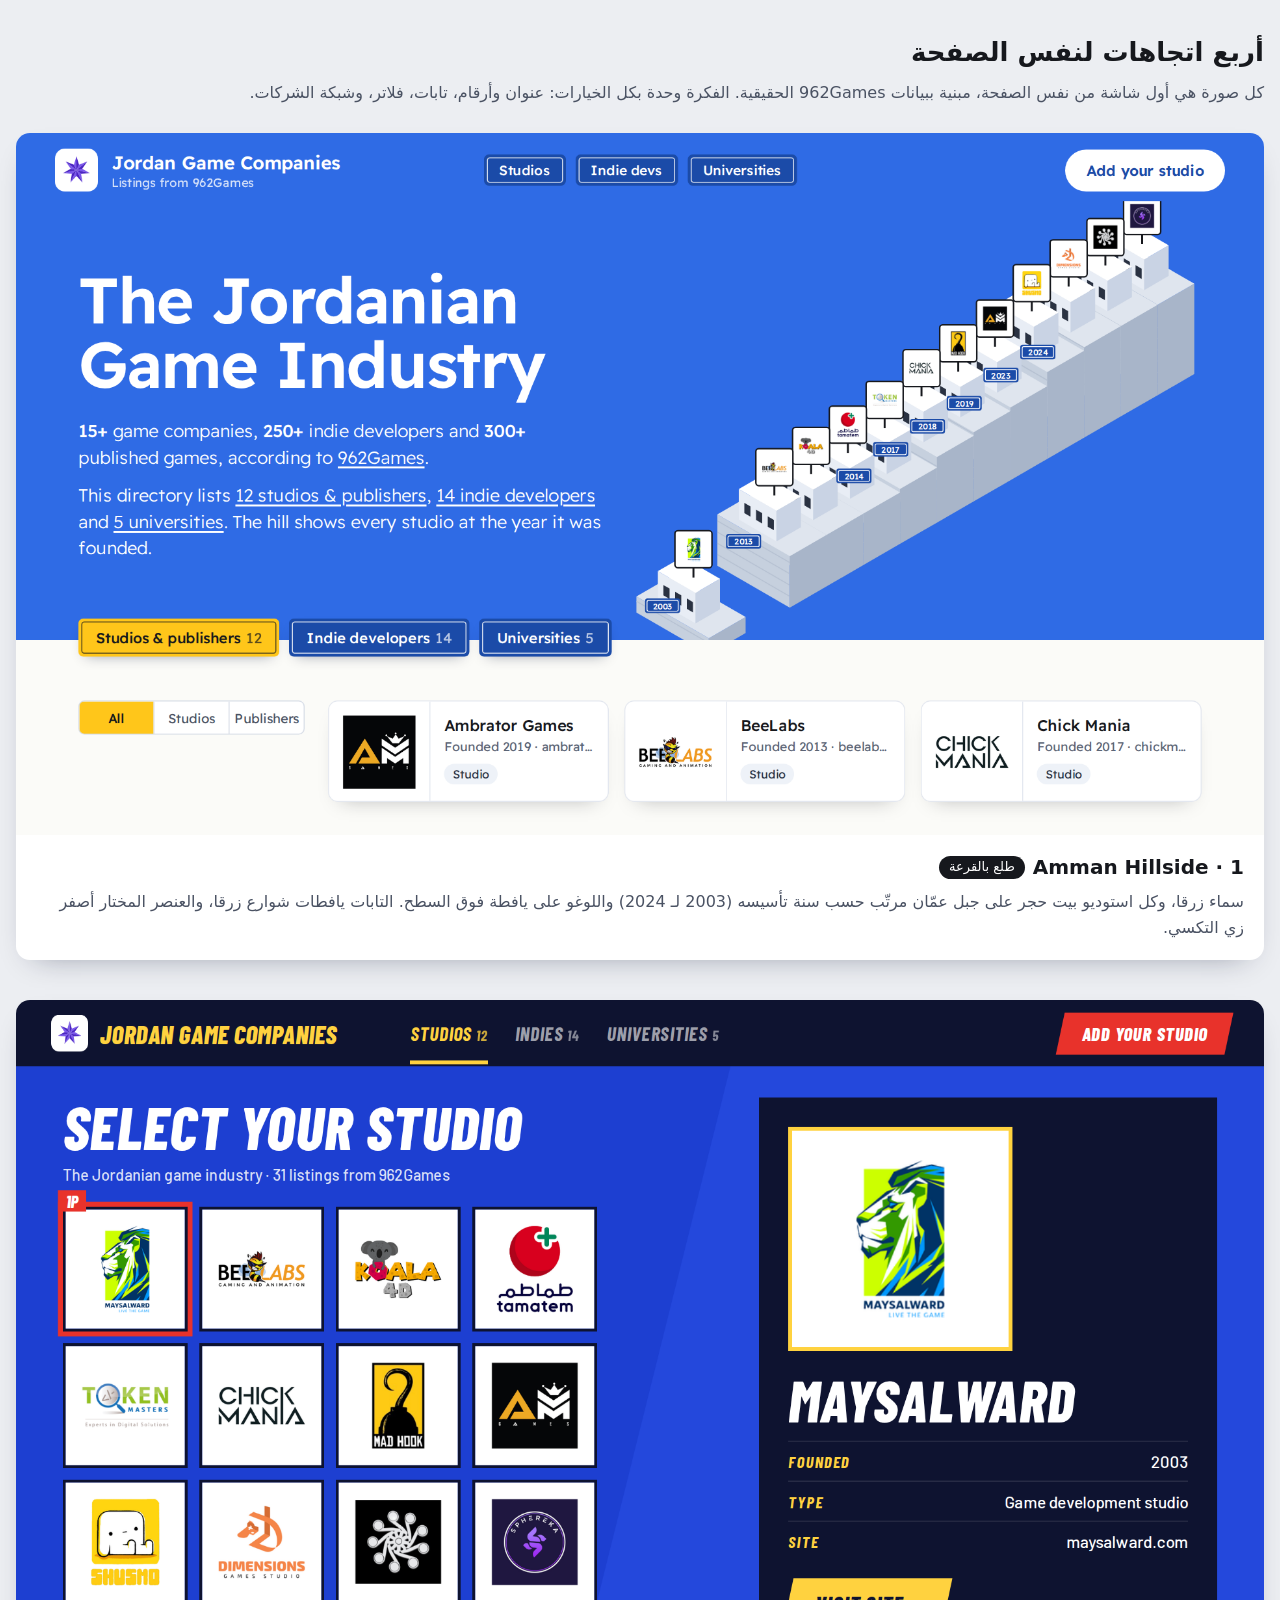
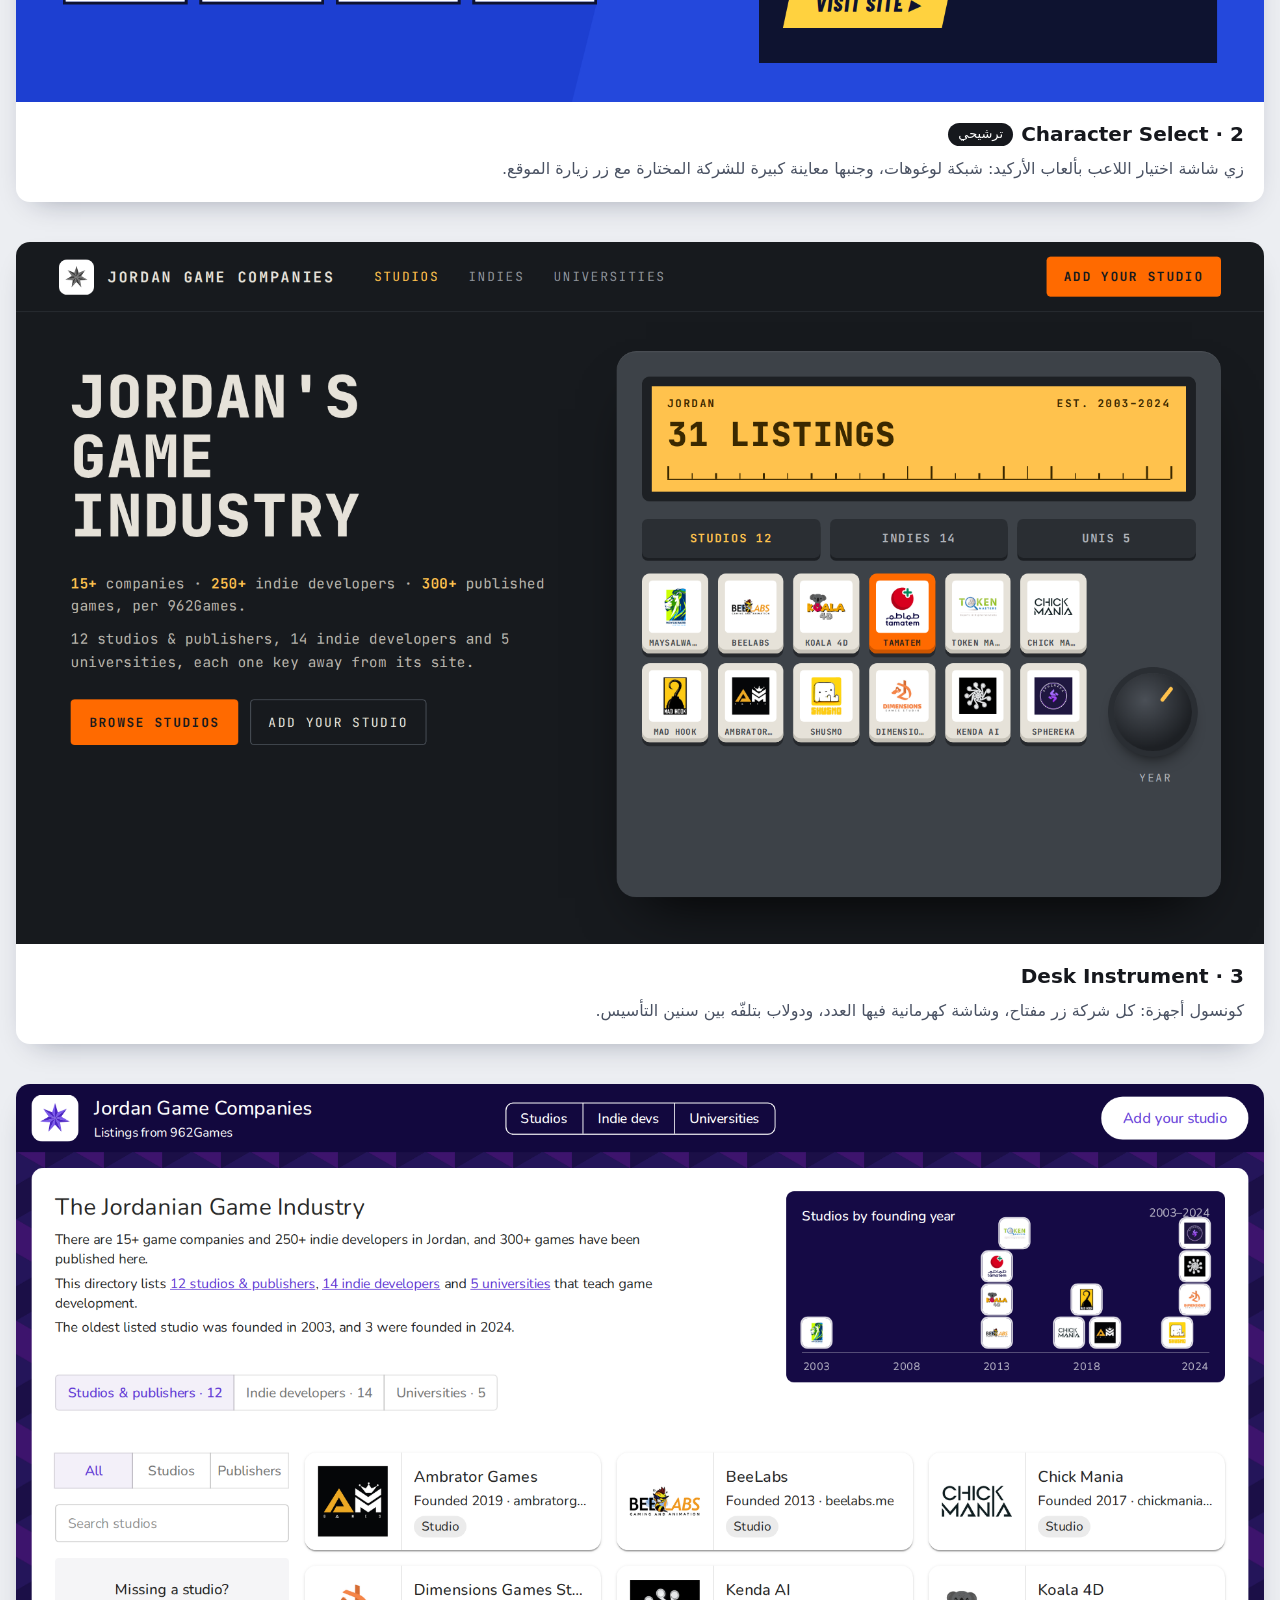
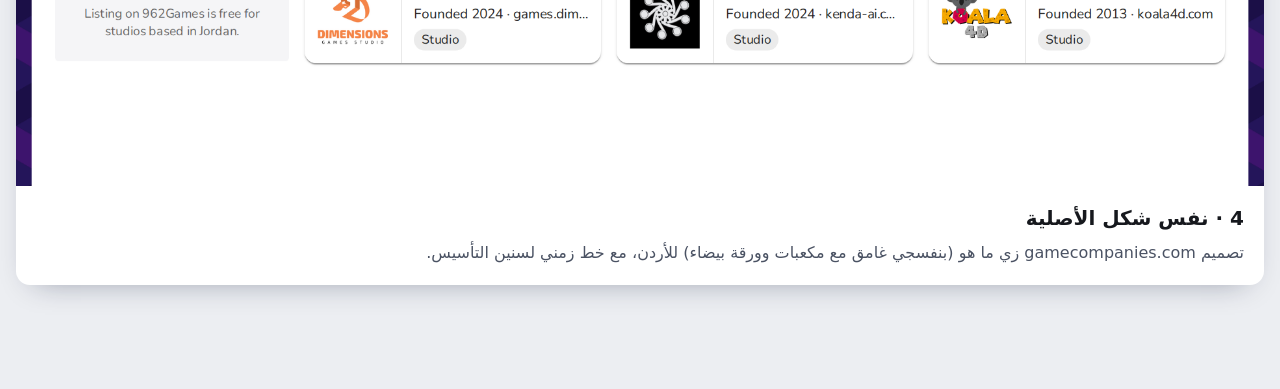
==== .impeccable/mocks/decision/index.html @ 41c5526f "Jordan Game Companies: static directory site A Jordan-only directory of game studios, publishers, in" ====
<!doctype html>
<html lang="ar" dir="rtl">
<head>
<meta charset="utf-8">
<meta name="viewport" content="width=device-width, initial-scale=1">
<title>اتجاهات التصميم</title>
<style>
  :root { color-scheme: light; }
  body { margin: 0; background: #eceef2; color: #16181d; font: 16px/1.6 system-ui, "Noto Sans Arabic", sans-serif; }
  main { max-width: 1320px; margin: 0 auto; padding: 32px 16px 64px; }
  h1 { font-size: 26px; margin: 0 0 6px; }
  .lead { margin: 0 0 28px; color: #4a5263; }
  figure { margin: 0 0 40px; background: #fff; border-radius: 14px; overflow: hidden; box-shadow: 0 12px 30px -18px rgba(10, 20, 50, .45); }
  figure img { display: block; width: 100%; height: auto; }
  figcaption { padding: 16px 20px 20px; }
  figcaption b { font-size: 20px; }
  figcaption span { display: inline-block; font-size: 13px; background: #16181d; color: #fff; border-radius: 99px; padding: 1px 10px; margin-inline-start: 8px; vertical-align: 3px; }
  figcaption p { margin: 6px 0 0; color: #4a5263; }
</style>
</head>
<body>
<main>
  <h1>أربع اتجاهات لنفس الصفحة</h1>
  <p class="lead">كل صورة هي أول شاشة من نفس الصفحة، مبنية ببيانات 962Games الحقيقية. الفكرة وحدة بكل الخيارات: عنوان وأرقام، تابات، فلاتر، وشبكة الشركات.</p>

  <figure>
    <img src="assigned.png" alt="Amman Hillside">
    <figcaption><b>1 · Amman Hillside</b><span>طلع بالقرعة</span>
      <p>سماء زرقا، وكل استوديو بيت حجر على جبل عمّان مرتّب حسب سنة تأسيسه (2003 لـ 2024) واللوغو على يافطة فوق السطح. التابات يافطات شوارع زرقا، والعنصر المختار أصفر زي التكسي.</p></figcaption>
  </figure>

  <figure>
    <img src="model-pick.png" alt="Character Select">
    <figcaption><b>2 · Character Select</b><span>ترشيحي</span>
      <p>زي شاشة اختيار اللاعب بألعاب الأركيد: شبكة لوغوهات، وجنبها معاينة كبيرة للشركة المختارة مع زر زيارة الموقع.</p></figcaption>
  </figure>

  <figure>
    <img src="design-canon-creator-hardware-bench.png" alt="Desk Instrument">
    <figcaption><b>3 · Desk Instrument</b>
      <p>كونسول أجهزة: كل شركة زر مفتاح، وشاشة كهرمانية فيها العدد، ودولاب بتلفّه بين سنين التأسيس.</p></figcaption>
  </figure>

  <figure>
    <img src="canon.png" alt="Reference">
    <figcaption><b>4 · نفس شكل الأصلية</b>
      <p>تصميم gamecompanies.com زي ما هو (بنفسجي غامق مع مكعبات وورقة بيضاء) للأردن، مع خط زمني لسنين التأسيس.</p></figcaption>
  </figure>
</main>
</body>
</html>
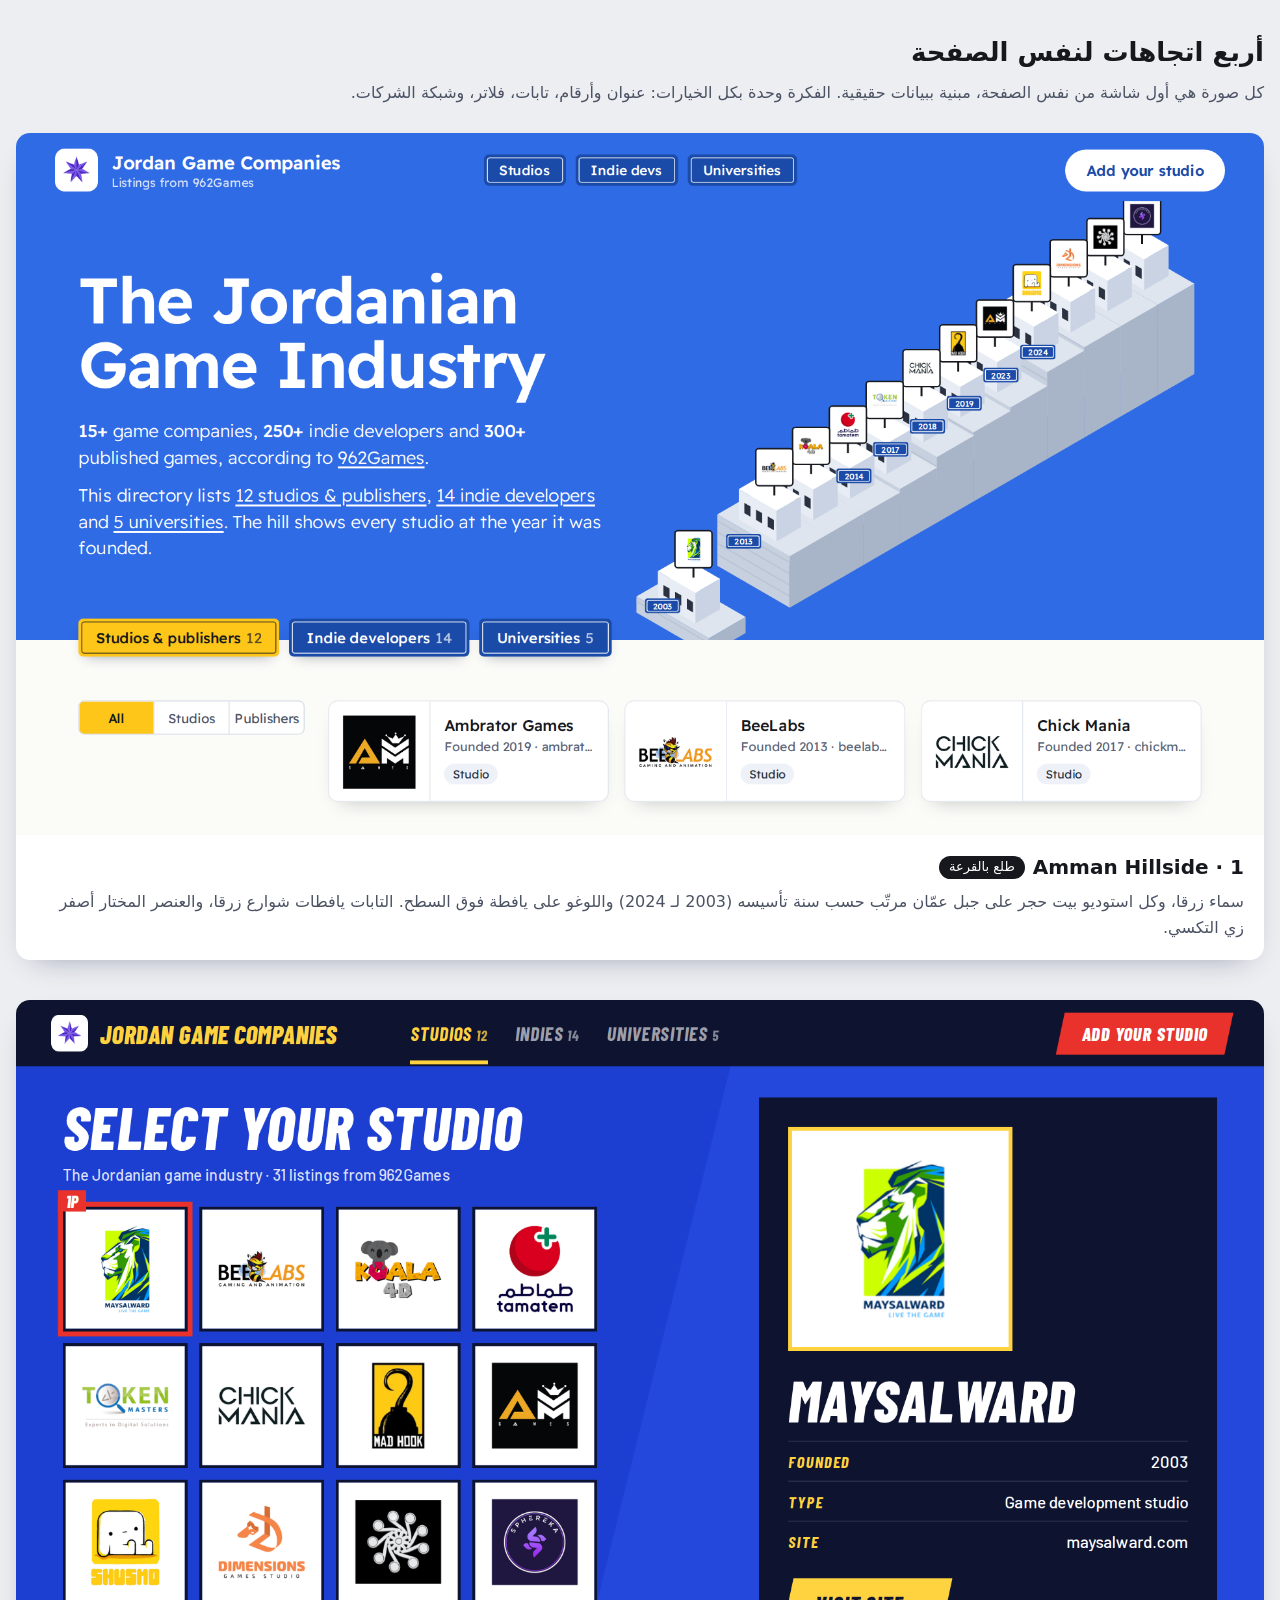
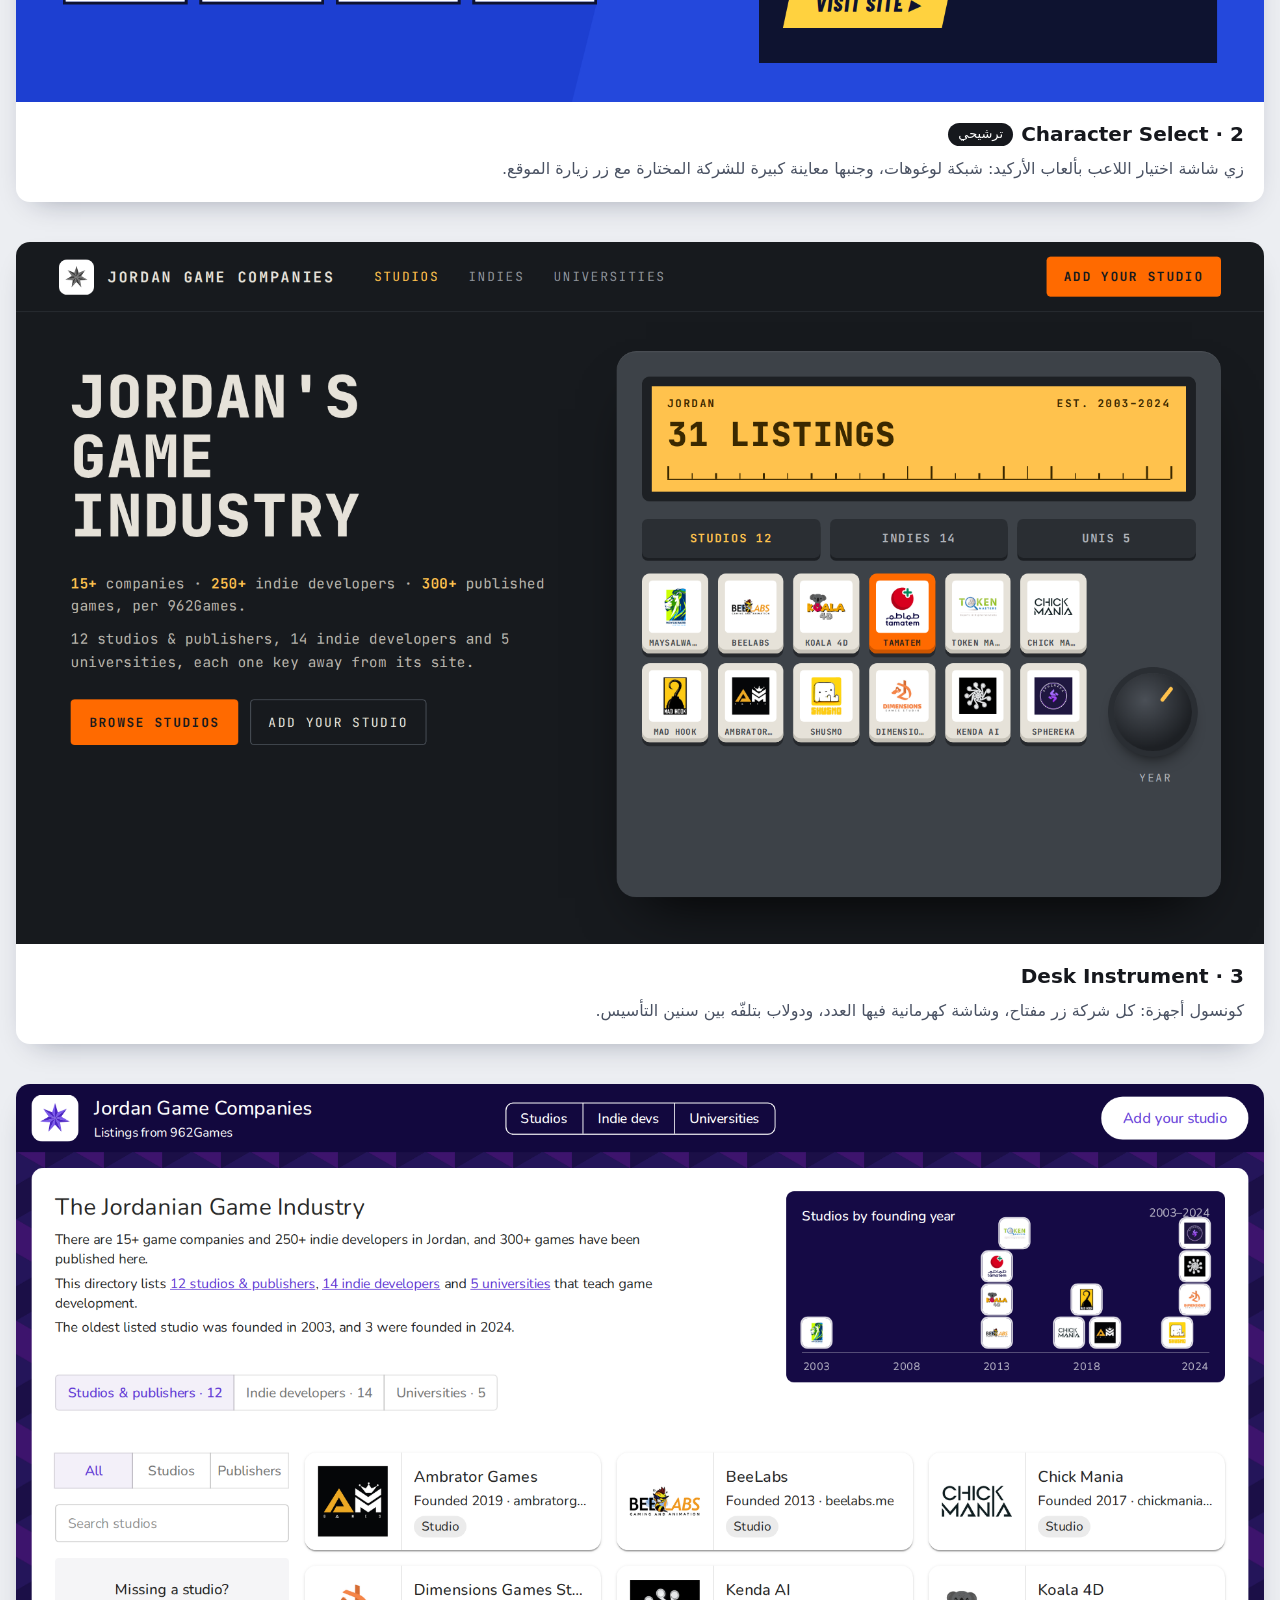
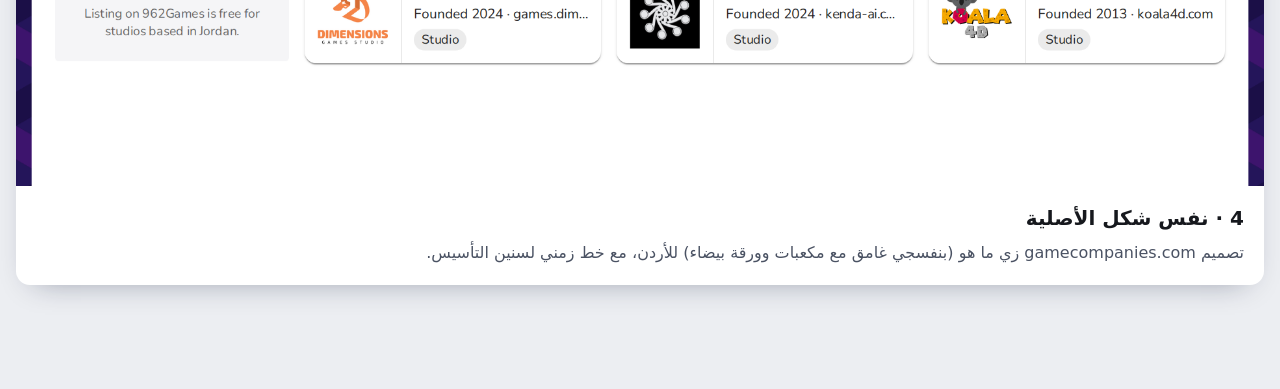
==== commit ac0baa50: "Remove every link and credit to the listings source The site no longer points anywhere outside its o" ====
--- a/.impeccable/mocks/decision/index.html
+++ b/.impeccable/mocks/decision/index.html
@@ -21,7 +21,7 @@
 <body>
 <main>
   <h1>أربع اتجاهات لنفس الصفحة</h1>
-  <p class="lead">كل صورة هي أول شاشة من نفس الصفحة، مبنية ببيانات 962Games الحقيقية. الفكرة وحدة بكل الخيارات: عنوان وأرقام، تابات، فلاتر، وشبكة الشركات.</p>
+  <p class="lead">كل صورة هي أول شاشة من نفس الصفحة، مبنية ببيانات حقيقية. الفكرة وحدة بكل الخيارات: عنوان وأرقام، تابات، فلاتر، وشبكة الشركات.</p>
 
   <figure>
     <img src="assigned.png" alt="Amman Hillside">
